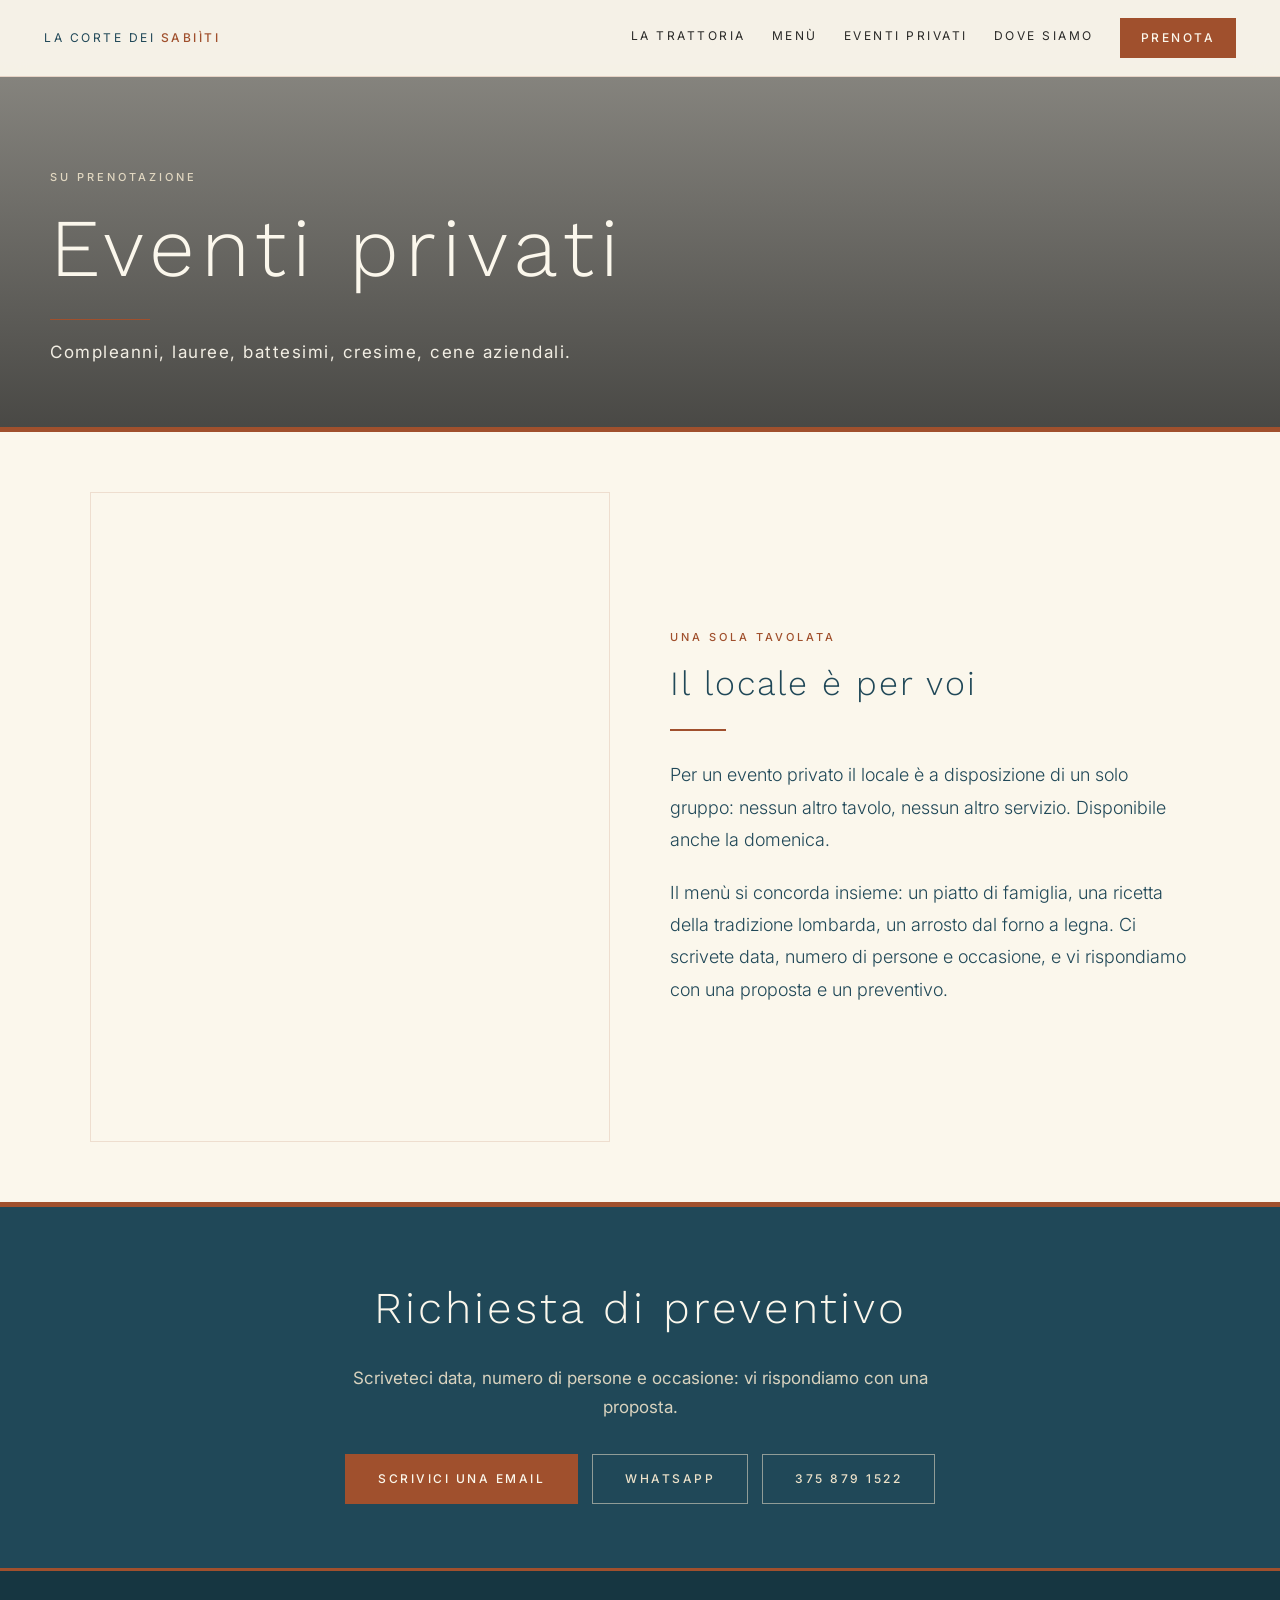
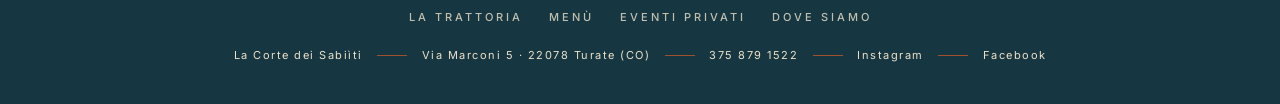
==== eventi.html @ 76a64175 "Add files via upload" ====
<!DOCTYPE html>
<html lang="it">
<head>
<meta charset="UTF-8">
<meta name="viewport" content="width=device-width, initial-scale=1.0">
<title>Eventi privati — La Corte dei Sabiìti, Turate</title>
<meta name="description" content="Compleanni, lauree, battesimi, cene aziendali: la Corte dei Sabiìti per i vostri eventi privati, con menù concordato. Disponibile la domenica.">
<link rel="icon" type="image/png" href="logo_corten.png">
<link rel="preconnect" href="https://fonts.googleapis.com">
<link rel="preconnect" href="https://fonts.gstatic.com" crossorigin>
<link href="https://fonts.googleapis.com/css2?family=Inter:wght@300;400;500&family=Work+Sans:wght@300;400&display=swap" rel="stylesheet">
<link rel="stylesheet" href="styles.css?v=65">
</head>
<body>
<nav class="topbar" id="topbar">
  <a href="index.html" class="brand"><span class="corte">La Corte dei </span><strong>Sabiìti</strong></a>
  <button class="burger" aria-label="Apri il menu" aria-expanded="false" onclick="var n=document.getElementById('topbar');n.classList.toggle('open');this.setAttribute('aria-expanded',n.classList.contains('open'))"><span></span></button>
  <div class="menu">
    <a href="trattoria.html">La trattoria</a>
    <a href="menu.html">Menù</a>
    <a href="eventi.html">Eventi privati</a>
    <a href="contatti.html">Dove siamo</a>
    <a href="https://www.thefork.it" target="_blank" rel="noopener" class="cta-nav">Prenota</a>
  </div>
</nav>
<header class="hero-page" style="--bg-img: url('img/tavolata_evento.jpg')">
  <div class="wrap">
    <div class="label">Su prenotazione</div>
    <h1>Eventi privati</h1>
    <div class="divider"></div>
    <div class="sub">Compleanni, lauree, battesimi, cresime, cene aziendali.</div>
  </div>
</header>

<div class="split">
  <div class="img-col" style="--bg-img: url('img/tavolata_evento.jpg')"></div>
  <div class="txt-col">
    <div class="eyelet">Una sola tavolata</div>
    <h3>Il locale è per voi</h3>
    <div class="hrline"></div>
    <p class="corpo">Per un evento privato il locale è a disposizione di un solo gruppo: nessun altro tavolo, nessun altro servizio. Disponibile anche la domenica.</p>
    <p class="corpo">Il menù si concorda insieme: un piatto di famiglia, una ricetta della tradizione lombarda, un arrosto dal forno a legna. Ci scrivete data, numero di persone e occasione, e vi rispondiamo con una proposta e un preventivo.</p>
  </div>
</div>

<section class="cta-block">
  <h2>Richiesta di preventivo</h2>
  <p>Scriveteci data, numero di persone e occasione: vi rispondiamo con una proposta.</p>
  <div class="cta-row">
    <a href="mailto:info@lacortedeisabiiti.com?subject=Richiesta%20evento%20privato" class="cta primary">Scrivici una email</a>
    <a href="https://wa.me/393758791522?text=Vorrei%20informazioni%20su%20un%20evento%20privato" target="_blank" rel="noopener" class="cta secondary">WhatsApp</a>
    <a href="tel:+393758791522" class="cta secondary">375 879 1522</a>
  </div>
</section>
<footer class="sitofoot">
  <div class="foot-nav">
    <a href="trattoria.html">La trattoria</a><a href="menu.html">Menù</a><a href="eventi.html">Eventi privati</a><a href="contatti.html">Dove siamo</a>
  </div>
  La Corte dei Sabiìti <span class="trattino"></span> Via Marconi 5 · 22078 Turate (CO) <span class="trattino"></span>
  <a href="tel:+393758791522">375 879 1522</a> <span class="trattino"></span>
  <a href="https://www.instagram.com/lacortedeisabiiti/" target="_blank" rel="noopener">Instagram</a> <span class="trattino"></span>
  <a href="https://www.facebook.com/profile.php?id=61594325304777" target="_blank" rel="noopener">Facebook</a>
</footer>
</body>
</html>
---- styles.css ----
:root {
  --corten: #A0502D;
  --corten-light: #C47A54;
  --petrolio: #204858;
  --avorio: #EDE2CA;
  --crema: #F7EFD9;
  --panna: #FBF7EC;
  --nero: #2A2A28;
  --grigio: #6B6B68;
  --grigio-light: #B8B5AC;
}

* { margin: 0; padding: 0; box-sizing: border-box; }
html { scroll-behavior: smooth; }
body {
  font-family: 'Inter', sans-serif; font-weight: 400;
  color: var(--nero); background: var(--panna);
  line-height: 1.7; font-size: 16px;
  -webkit-font-smoothing: antialiased;
  -moz-osx-font-smoothing: grayscale;
}
img { max-width: 100%; display: block; }
a { color: inherit; }

/* NAV */
nav.topbar {
  position: fixed; top: 0; left: 0; right: 0;
  display: flex; justify-content: space-between; align-items: center;
  padding: 18px 44px;
  background: rgba(251, 247, 236, 0.95);
  backdrop-filter: blur(12px);
  z-index: 100;
  border-bottom: 1px solid rgba(160, 80, 45, 0.18);
}
.brand {
  font-family: 'Inter', sans-serif; font-weight: 400;
  font-size: 12px; letter-spacing: 4px; text-transform: uppercase;
  color: var(--petrolio); text-decoration: none;
}
.brand strong { font-weight: 500; color: var(--corten); }
.menu { display: flex; gap: 28px; }
.menu a {
  font-size: 12px; letter-spacing: 2.5px; text-transform: uppercase;
  color: var(--nero); text-decoration: none;
  padding-bottom: 4px; border-bottom: 1px solid transparent;
  transition: all .2s;
}
.menu a:hover, .menu a.active {
  color: var(--corten); border-bottom-color: var(--corten);
}
@media (max-width: 980px) {
  nav.topbar { padding: 14px 20px; }
  .menu { gap: 14px; }
  .menu a { font-size: 10px; letter-spacing: 1.5px; padding-bottom: 2px; }
  .brand { font-size: 10px; letter-spacing: 3px; }
  .brand .corte { display: none; }
}
@media (max-width: 580px) {
  .menu { display: none; }
}

/* HOME HERO */
.home-hero {
  position: relative; min-height: 100vh;
  display: flex; align-items: center; justify-content: center;
  padding: 100px 40px;
  text-align: center;
  color: var(--avorio);
}
.home-hero::before {
  content: ''; position: absolute; inset: 0;
  background: var(--bg-img) center/cover no-repeat;
}
.home-hero::after {
  content: ''; position: absolute; inset: 0;
  background: linear-gradient(180deg, rgba(42,42,40,0.3) 0%, rgba(42,42,40,0.75) 100%);
}
.home-hero .wrap { position: relative; z-index: 2; max-width: 900px; }
.home-hero img.logo { width: 170px; margin: 0 auto 40px; }
.home-hero .claim {
  font-size: 13px; letter-spacing: 6px; text-transform: uppercase;
  color: var(--corten-light); margin-bottom: 20px;
}
.home-hero h1 {
  font-family: 'Work Sans', sans-serif; font-weight: 300;
  font-size: clamp(60px, 10vw, 128px);
  letter-spacing: 10px;
  color: var(--panna); line-height: 1;
  margin-bottom: 30px;
}
.home-hero .divider {
  width: 160px; height: 1px; background: var(--corten); margin: 0 auto 24px;
}
.home-hero .sotto {
  font-size: 17px; letter-spacing: 3px; text-transform: uppercase;
  color: var(--panna); opacity: 0.95; margin-bottom: 48px; font-style: italic;
}

/* HERO PAGINE INTERNE — più basso, più leggibile */
.hero-page {
  position: relative; min-height: 48vh;
  display: flex; align-items: flex-end;
  padding: 160px 50px 60px;
  color: var(--panna);
  overflow: hidden;
}
.hero-page::before {
  content: ''; position: absolute; inset: 0;
  background: var(--bg-img) center/cover no-repeat;
}
.hero-page::after {
  content: ''; position: absolute; inset: 0;
  background: linear-gradient(180deg, rgba(42,42,40,0.3) 0%, rgba(42,42,40,0.8) 100%);
}
.hero-page .wrap { position: relative; z-index: 2; max-width: 900px; }
.hero-page .label {
  font-size: 11px; letter-spacing: 5px; text-transform: uppercase;
  color: var(--corten-light); margin-bottom: 18px; font-weight: 500;
}
.hero-page h1 {
  font-family: 'Work Sans', sans-serif; font-weight: 300;
  font-size: clamp(44px, 7vw, 82px); letter-spacing: 6px;
  line-height: 1.05; color: var(--panna);
}
.hero-page .divider {
  width: 100px; height: 1px; background: var(--corten); margin: 28px 0 18px;
}
.hero-page .sub {
  font-size: 16px; letter-spacing: 1.5px;
  color: var(--panna); opacity: 0.95; max-width: 620px;
}

/* SECTIONS */
section.block { padding: 100px 50px; background: var(--panna); }
section.block.crema { background: var(--crema); }
.container { max-width: 1100px; margin: 0 auto; }
.container-narrow { max-width: 760px; margin: 0 auto; }

.eyelet {
  font-size: 11px; letter-spacing: 5px; text-transform: uppercase;
  color: var(--corten); margin-bottom: 18px; font-weight: 500;
}
h2.titolone {
  font-family: 'Work Sans', sans-serif; font-weight: 300;
  font-size: clamp(32px, 4.5vw, 50px); letter-spacing: 4px;
  color: var(--petrolio); line-height: 1.15; margin-bottom: 28px;
}
.lead {
  font-size: 20px; line-height: 1.7; color: var(--nero);
  font-family: 'Work Sans', sans-serif; font-weight: 300;
}
.corpo { font-size: 17px; line-height: 1.8; color: var(--nero); }
.corpo p + p { margin-top: 18px; }
.hrline { width: 60px; height: 1px; background: var(--corten); margin: 36px 0; }
.hrline.center { margin-left: auto; margin-right: auto; }

/* CTA */
.cta {
  display: inline-flex; align-items: center; gap: 10px;
  padding: 14px 32px;
  font-size: 11px; letter-spacing: 3px; text-transform: uppercase;
  text-decoration: none; transition: all .25s;
  border: 1px solid var(--corten); cursor: pointer;
  font-weight: 500;
}
.cta.primary { background: var(--corten); color: var(--panna); }
.cta.primary:hover { background: var(--petrolio); border-color: var(--petrolio); }
.cta.secondary { background: transparent; color: var(--corten); }
.cta.secondary:hover { background: var(--corten); color: var(--panna); }
.cta.scuro { background: var(--petrolio); color: var(--panna); border-color: var(--petrolio); }
.cta.scuro:hover { background: var(--corten); border-color: var(--corten); }

.cta-row { display: flex; gap: 14px; flex-wrap: wrap; justify-content: center; }

/* ANTEPRIME HOME — chiare, non più scure a blocchi solidi */
.anteprime {
  display: grid; grid-template-columns: repeat(4, 1fr);
  gap: 2px; background: var(--corten); padding: 2px;
}
.anteprima {
  position: relative; aspect-ratio: 1 / 1.15;
  color: var(--panna); overflow: hidden; text-decoration: none;
  display: flex; align-items: flex-end; padding: 32px;
}
.anteprima::before {
  content: ''; position: absolute; inset: 0;
  background: var(--bg-img) center/cover no-repeat;
  transition: transform .5s;
}
.anteprima::after {
  content: ''; position: absolute; inset: 0;
  background: linear-gradient(180deg, rgba(42,42,40,0.15) 0%, rgba(42,42,40,0.85) 100%);
  transition: background .3s;
}
.anteprima:hover::before { transform: scale(1.05); }
.anteprima:hover::after { background: linear-gradient(180deg, rgba(160,80,45,0.25) 0%, rgba(42,42,40,0.9) 100%); }
.anteprima .inner { position: relative; z-index: 2; }
.anteprima .label {
  font-size: 10px; letter-spacing: 4px; text-transform: uppercase;
  color: var(--corten-light); margin-bottom: 10px;
}
.anteprima h3 {
  font-family: 'Work Sans', sans-serif; font-weight: 300;
  font-size: 24px; letter-spacing: 2px; color: var(--panna);
}
.anteprima .freccia {
  margin-top: 14px; font-size: 10px; letter-spacing: 2px; text-transform: uppercase;
  color: var(--panna); opacity: 0.75;
}
@media (max-width: 980px) { .anteprime { grid-template-columns: repeat(2, 1fr); } }
@media (max-width: 540px) { .anteprime { grid-template-columns: 1fr; } .anteprima { aspect-ratio: 2 / 1; } }

/* FULLWIDTH IMG */
.img-fullwidth {
  width: 100%; height: 480px; object-fit: cover;
  background: var(--petrolio);
  display: block;
}

/* SPLIT testo + immagine, sempre su chiaro per leggibilità */
.split {
  display: grid; grid-template-columns: 1fr 1fr; gap: 60px;
  align-items: center; padding: 100px 50px;
  max-width: 1200px; margin: 0 auto;
}
.split.reversed .img-col { order: 2; }
.split.reversed .txt-col { order: 1; }
.split .img-col {
  aspect-ratio: 4 / 5; width: 100%;
  background: var(--bg-img) center/cover no-repeat;
  border: 1px solid rgba(160, 80, 45, 0.15);
}
.split h3 {
  font-family: 'Work Sans', sans-serif; font-weight: 300;
  font-size: clamp(28px, 3.5vw, 38px); letter-spacing: 3px;
  color: var(--petrolio); margin-bottom: 24px; line-height: 1.2;
}
@media (max-width: 820px) {
  .split { grid-template-columns: 1fr; gap: 30px; padding: 60px 25px; }
  .split.reversed .img-col { order: 1; }
  .split.reversed .txt-col { order: 2; }
  .split .img-col { aspect-ratio: 4 / 3; }
}

/* CALENDARIO SERATE — carte chiare con bordo corten */
.serate-grid {
  display: grid; grid-template-columns: repeat(2, 1fr); gap: 24px;
  margin-top: 50px;
}
.serata-card {
  background: var(--panna);
  padding: 36px 32px; min-height: 260px;
  display: flex; flex-direction: column; justify-content: space-between;
  position: relative;
  border: 1px solid rgba(160, 80, 45, 0.2);
  border-left: 3px solid var(--corten);
  transition: transform .25s, box-shadow .25s;
}
.serata-card:hover { transform: translateY(-2px); box-shadow: 0 12px 30px rgba(32, 72, 88, 0.08); }
.serata-card .mese {
  font-size: 11px; letter-spacing: 5px; text-transform: uppercase;
  color: var(--corten); font-weight: 500;
}
.serata-card .giorno { font-size: 12px; color: var(--grigio); margin-top: 6px; letter-spacing: 1px; }
.serata-card h3 {
  font-family: 'Work Sans', sans-serif; font-weight: 300;
  font-size: 26px; letter-spacing: 1.5px; color: var(--petrolio);
  margin-top: 20px; line-height: 1.3;
}
.serata-card p { font-size: 14.5px; color: var(--grigio); margin-top: 14px; line-height: 1.65; }
.serata-card .status {
  display: inline-block; margin-top: 20px;
  font-size: 10px; letter-spacing: 3px; text-transform: uppercase;
  padding: 6px 12px; border: 1px solid var(--corten); color: var(--corten);
  align-self: flex-start; background: rgba(160, 80, 45, 0.05);
}
.serata-card .status.off { color: var(--grigio); border-color: var(--grigio-light); background: transparent; }
@media (max-width: 700px) { .serate-grid { grid-template-columns: 1fr; } }

/* TEAM — griglia pulita con pane colorato petrolio sottile */
.team-grid { display: grid; grid-template-columns: repeat(2, 1fr); gap: 2px; background: rgba(32, 72, 88, 0.15); padding: 2px; margin-top: 50px; }
.persona {
  padding: 48px 40px; background: var(--panna);
  position: relative;
}
.persona .ritratto {
  width: 100%; aspect-ratio: 4 / 5; margin-bottom: 28px;
  background: var(--crema) var(--bg-img) center/cover no-repeat;
  border: 1px solid rgba(160, 80, 45, 0.2);
}
.persona .nome {
  font-family: 'Work Sans', sans-serif; font-weight: 300;
  font-size: 32px; letter-spacing: 3px; color: var(--petrolio);
  margin-bottom: 6px;
}
.persona .ruolo {
  font-size: 11px; letter-spacing: 4px; text-transform: uppercase;
  color: var(--corten); margin-bottom: 22px;
}
.persona p { font-size: 15.5px; line-height: 1.7; color: var(--nero); }
.persona + .persona { }
@media (max-width: 820px) { .team-grid { grid-template-columns: 1fr; } }

/* ORARI */
.orari-wrap { max-width: 760px; margin: 0 auto; }
.orari-grid {
  display: grid; grid-template-columns: 1fr 1fr;
  border-top: 1px solid rgba(32, 72, 88, 0.2);
}
.orari-row { display: contents; }
.orari-row > div { padding: 22px 20px; border-bottom: 1px solid rgba(32, 72, 88, 0.15); }
.orari-row .giorno { font-weight: 500; color: var(--petrolio); font-size: 14px; letter-spacing: 1.5px; }
.orari-row .fascia { text-align: right; color: var(--nero); font-size: 15px; }
.orari-row .fascia .chiuso { font-style: italic; color: var(--grigio); }
@media (max-width: 700px) {
  .orari-grid { grid-template-columns: 1fr; }
  .orari-row .fascia { text-align: left; padding-top: 0; }
  .orari-row .giorno { padding-bottom: 8px; border-bottom: none; }
}

/* CONTATTI */
.contatti-grid { display: grid; grid-template-columns: repeat(4, 1fr); gap: 40px; margin-top: 60px; }
.contatti-cell { text-align: center; padding: 20px 10px; }
.contatti-cell .lab {
  font-size: 10px; letter-spacing: 3px; text-transform: uppercase;
  color: var(--corten); margin-bottom: 12px;
}
.contatti-cell .val { font-size: 15px; color: var(--petrolio); line-height: 1.5; }
.contatti-cell a { color: inherit; text-decoration: none; border-bottom: 1px solid transparent; transition: border-color .2s; }
.contatti-cell a:hover { border-color: var(--corten); }
@media (max-width: 820px) { .contatti-grid { grid-template-columns: 1fr 1fr; gap: 30px; } }
@media (max-width: 500px) { .contatti-grid { grid-template-columns: 1fr; } }

/* PARCHEGGI */
.parcheggi { display: grid; grid-template-columns: 1fr 1fr; gap: 2px; background: rgba(160, 80, 45, 0.2); padding: 2px; margin-top: 20px; }
.parcheggio {
  background: var(--panna); padding: 32px 30px;
  display: flex; flex-direction: column; gap: 10px;
}
.parcheggio .num {
  font-family: 'Work Sans', sans-serif; font-weight: 300;
  font-size: 42px; color: var(--corten); line-height: 1;
}
.parcheggio .nome { font-size: 16px; font-weight: 500; color: var(--petrolio); letter-spacing: 1px; }
.parcheggio .descr { font-size: 14.5px; color: var(--grigio); line-height: 1.6; }
.parcheggio a {
  margin-top: auto;
  font-size: 11px; letter-spacing: 2px; text-transform: uppercase;
  color: var(--corten); text-decoration: none;
  border-bottom: 1px solid var(--corten); padding-bottom: 2px; align-self: flex-start;
}
@media (max-width: 700px) { .parcheggi { grid-template-columns: 1fr; } }

/* MAPPA */
.mappa {
  width: 100%; height: 450px;
  border: 1px solid rgba(32, 72, 88, 0.2);
  display: block;
}

/* GALLERIA EVENTI */
.gallery {
  display: grid; grid-template-columns: repeat(3, 1fr); gap: 2px;
  margin-top: 50px;
}
.gallery .ph { aspect-ratio: 1; background: var(--bg-img) center/cover no-repeat; }
@media (max-width: 700px) { .gallery { grid-template-columns: repeat(2, 1fr); } }

/* CTA BLOCK — ora chiaro con accenti corten, niente più blu scuro massivo */
.cta-block {
  background: var(--crema);
  padding: 90px 40px; text-align: center;
  border-top: 1px solid rgba(160, 80, 45, 0.2);
  border-bottom: 1px solid rgba(160, 80, 45, 0.2);
}
.cta-block h2 {
  font-family: 'Work Sans', sans-serif; font-weight: 300;
  font-size: clamp(28px, 4vw, 42px); letter-spacing: 3px;
  color: var(--petrolio); margin-bottom: 20px;
}
.cta-block p { font-size: 17px; color: var(--grigio); margin-bottom: 32px; max-width: 600px; margin-left: auto; margin-right: auto; }

/* FOOTER */
footer.sitofoot {
  background: var(--nero); color: var(--panna);
  text-align: center; padding: 40px 20px;
  font-size: 11px; letter-spacing: 2px; opacity: 0.85;
}
footer.sitofoot .trattino {
  display: inline-block; width: 30px; height: 1px;
  background: var(--corten); margin: 0 10px; vertical-align: middle;
}
footer.sitofoot a { color: var(--panna); text-decoration: none; border-bottom: 1px solid transparent; }
footer.sitofoot a:hover { border-color: var(--corten); }


/* ================= v5 ================= */
/* NAV — rifatta: menu mobile funzionante, pulsante Prenota */
nav.topbar { gap: 24px; }
.menu { align-items: center; gap: 26px; }
.menu a { letter-spacing: 2px; white-space: nowrap; }
.menu a.cta-nav {
  background: var(--corten); color: var(--panna);
  padding: 9px 20px; border: 1px solid var(--corten); font-weight: 500;
}
.menu a.cta-nav:hover { background: var(--petrolio); border-color: var(--petrolio); color: var(--panna); }
.burger {
  display: none; background: none; border: 0; cursor: pointer;
  width: 40px; height: 40px; padding: 0; position: relative;
}
.burger span, .burger::before, .burger::after {
  content: ''; position: absolute; left: 9px; right: 9px; height: 1.5px; background: var(--petrolio);
  transition: transform .25s, opacity .25s;
}
.burger::before { top: 13px; } .burger span { top: 19px; } .burger::after { top: 25px; }
nav.open .burger::before { transform: translateY(6px) rotate(45deg); }
nav.open .burger::after { transform: translateY(-6px) rotate(-45deg); }
nav.open .burger span { opacity: 0; }
@media (max-width: 1100px) {
  .burger { display: block; }
  .menu {
    display: none; position: absolute; top: 100%; left: 0; right: 0;
    flex-direction: column; align-items: stretch; gap: 0;
    background: var(--panna); padding: 8px 20px 24px;
    border-bottom: 1px solid rgba(160, 80, 45, 0.2);
  }
  nav.open .menu { display: flex; }
  .menu a { font-size: 12px; padding: 16px 0; border-bottom: 1px solid rgba(32,72,88,0.1); letter-spacing: 2.5px; }
  .menu a.cta-nav { margin-top: 16px; text-align: center; padding: 14px; border-bottom: 1px solid var(--corten); }
  .brand .corte { display: inline; }
}
@media (max-width: 580px) {
  .menu { display: none; }
  nav.open .menu { display: flex; }
  .brand { font-size: 10px; letter-spacing: 3px; }
}

/* SOTTO-NAVIGAZIONE PAGINE MENU */
.subnav {
  display: flex; justify-content: center; gap: 44px; flex-wrap: wrap;
  padding: 28px 20px; background: var(--crema);
  border-bottom: 1px solid rgba(160, 80, 45, 0.2);
}
.subnav a {
  font-size: 12px; letter-spacing: 3px; text-transform: uppercase; text-decoration: none;
  color: var(--nero); padding-bottom: 6px; border-bottom: 1px solid transparent;
}
.subnav a:hover, .subnav a.active { color: var(--corten); border-bottom-color: var(--corten); }

/* STRISCIA ORARI (HOME) */
.orari-strip {
  display: grid; grid-template-columns: repeat(3, 1fr);
  background: var(--crema); border-bottom: 1px solid rgba(160, 80, 45, 0.2);
}
.orari-strip div { padding: 34px 20px; text-align: center; border-right: 1px solid rgba(160, 80, 45, 0.18); }
.orari-strip div:last-child { border-right: 0; }
.orari-strip .k { font-size: 10px; letter-spacing: 4px; text-transform: uppercase; color: var(--corten); margin-bottom: 8px; font-weight: 500; }
.orari-strip .v { font-family: 'Work Sans', sans-serif; font-weight: 300; font-size: 19px; letter-spacing: 1px; color: var(--petrolio); }
@media (max-width: 700px) {
  .orari-strip { grid-template-columns: 1fr; }
  .orari-strip div { border-right: 0; border-bottom: 1px solid rgba(160,80,45,0.18); padding: 22px 20px; }
}

/* BANNER IN EVIDENZA */
.feature {
  display: grid; grid-template-columns: 1.1fr 1fr; min-height: 460px;
  background: var(--panna);
}
.feature .img { background: var(--bg-img) center/cover no-repeat; min-height: 320px; }
.feature .txt { padding: 70px 60px; display: flex; flex-direction: column; justify-content: center; align-items: flex-start; }
.feature h3 {
  font-family: 'Work Sans', sans-serif; font-weight: 300; font-size: clamp(32px, 4vw, 46px);
  letter-spacing: 3px; color: var(--petrolio); margin-bottom: 8px; line-height: 1.15;
}
.feature .quando { font-size: 13px; letter-spacing: 2px; color: var(--grigio); margin-bottom: 22px; }
.feature p { font-size: 17px; line-height: 1.75; margin-bottom: 30px; max-width: 460px; }
@media (max-width: 820px) {
  .feature { grid-template-columns: 1fr; }
  .feature .txt { padding: 50px 25px; }
}

/* NOTA BOZZA */
.bozza-nota {
  text-align: center; font-size: 12px; letter-spacing: 1.5px; color: var(--grigio);
  font-style: italic; padding: 18px 20px 0;
}

/* PREZZO IN EVIDENZA (PRANZO) */
.prezzo-box {
  display: flex; align-items: baseline; justify-content: center; gap: 14px; flex-wrap: wrap;
  margin: 10px 0 18px;
}
.prezzo-box .cifra {
  font-family: 'Work Sans', sans-serif; font-weight: 300; font-size: clamp(72px, 12vw, 120px);
  color: var(--corten); line-height: 1; letter-spacing: 2px;
}
.prezzo-box .euro { font-family: 'Work Sans', sans-serif; font-weight: 300; font-size: 34px; color: var(--corten); }
.incluso {
  list-style: none; display: flex; gap: 10px 34px; justify-content: center; flex-wrap: wrap;
  margin-top: 8px; font-size: 15px; letter-spacing: 1px; color: var(--petrolio);
}
.incluso li::before { content: '—'; color: var(--corten); margin-right: 10px; }

/* VOCI DI MENU */
.menu-cols { display: grid; grid-template-columns: 1fr 1fr; gap: 20px 80px; margin-top: 40px; }
.menu-cat h3 {
  font-size: 11px; letter-spacing: 5px; text-transform: uppercase; color: var(--corten);
  font-weight: 500; padding-bottom: 14px; margin-bottom: 8px; border-bottom: 1px solid rgba(160,80,45,0.35);
}
.voce { padding: 16px 0; border-bottom: 1px solid rgba(32, 72, 88, 0.1); }
.voce .riga { display: flex; align-items: baseline; gap: 14px; }
.voce .nome { font-family: 'Work Sans', sans-serif; font-weight: 400; font-size: 19px; color: var(--petrolio); letter-spacing: 0.5px; }
.voce .punti { flex: 1; border-bottom: 1px dotted rgba(32,72,88,0.3); transform: translateY(-4px); }
.voce .prezzo { font-size: 16px; color: var(--corten); font-weight: 500; white-space: nowrap; }
.voce .desc { font-size: 14.5px; color: var(--grigio); margin-top: 4px; line-height: 1.6; }
.voce .calice { font-size: 13px; color: var(--grigio); white-space: nowrap; margin-right: 6px; }
@media (max-width: 820px) { .menu-cols { grid-template-columns: 1fr; gap: 10px; } }

/* NOTA A PIE DI PAGINA MENU */
.nota { font-size: 14px; color: var(--grigio); text-align: center; margin-top: 44px; line-height: 1.7; }

/* PASSI (EVENTI) */
.passi { display: grid; grid-template-columns: repeat(3, 1fr); gap: 2px; background: rgba(160,80,45,0.2); padding: 2px; margin-top: 50px; }
.passo { background: var(--panna); padding: 40px 32px; }
.passo .n { font-family: 'Work Sans', sans-serif; font-weight: 300; font-size: 44px; color: var(--corten); line-height: 1; margin-bottom: 14px; }
.passo h3 { font-family: 'Work Sans', sans-serif; font-weight: 400; font-size: 20px; color: var(--petrolio); letter-spacing: 1px; margin-bottom: 10px; }
.passo p { font-size: 15px; color: var(--grigio); line-height: 1.65; }
@media (max-width: 820px) { .passi { grid-template-columns: 1fr; } }

/* RITRATTI SQUADRA — segnaposto con monogramma finche non ci sono le foto */
.persona .ritratto {
  aspect-ratio: 4 / 3; background: var(--crema); border: 1px solid rgba(160,80,45,0.2);
  display: flex; flex-direction: column; align-items: center; justify-content: center; gap: 6px;
}
.persona .ritratto span { font-family: 'Work Sans', sans-serif; font-weight: 300; font-size: 96px; color: var(--corten); line-height: 1; }
.persona .ritratto small { font-size: 10px; letter-spacing: 3px; text-transform: uppercase; color: var(--grigio); }

/* SETTIMANE A TEMA */
.settimana-card .periodo { font-size: 11px; letter-spacing: 4px; text-transform: uppercase; color: var(--corten); font-weight: 500; }

/* FOOTER ESTESO */
footer.sitofoot .foot-nav { margin-bottom: 18px; display: flex; gap: 8px 26px; justify-content: center; flex-wrap: wrap; }
footer.sitofoot .foot-nav a { font-size: 10px; letter-spacing: 2.5px; text-transform: uppercase; opacity: 0.8; }

/* v5.1 — leggibilità su foto */
.home-hero::after { background: linear-gradient(180deg, rgba(42,42,40,0.55) 0%, rgba(42,42,40,0.6) 45%, rgba(42,42,40,0.82) 100%); }
.home-hero .claim { color: var(--avorio); opacity: .95; text-shadow: 0 1px 8px rgba(0,0,0,.5); }
.home-hero h1, .home-hero .sotto { text-shadow: 0 2px 18px rgba(0,0,0,.45); }
.hero-page::after { background: linear-gradient(180deg, rgba(42,42,40,0.5) 0%, rgba(42,42,40,0.85) 100%); }
.hero-page .label { color: var(--avorio); opacity: .9; }
.anteprima::after { background: linear-gradient(180deg, rgba(42,42,40,0.3) 0%, rgba(42,42,40,0.92) 100%); }
.anteprima .label { color: var(--avorio); opacity: .85; }
.anteprima h3 { text-shadow: 0 1px 10px rgba(0,0,0,.5); }

/* v5.2 — spaziatura paragrafi */
.lead + .lead, .corpo + .corpo { margin-top: 20px; }
.container-narrow .lead { max-width: 640px; margin-left: auto; margin-right: auto; }

h1, h2, h3 { text-wrap: balance; }
.lead, .corpo { text-wrap: pretty; }

/* v5.3 — un po' di petrolio: blocco Prenotazioni e footer */
.cta-block { background: var(--petrolio); border-top: 0; border-bottom: 0; }
.cta-block h2 { color: var(--panna); }
.cta-block p { color: var(--avorio); opacity: .9; }
.cta-block .cta.primary { background: var(--corten); border-color: var(--corten); color: var(--panna); }
.cta-block .cta.primary:hover { background: var(--panna); border-color: var(--panna); color: var(--petrolio); }
.cta-block .cta.secondary { color: var(--avorio); border-color: rgba(237,226,202,.55); }
.cta-block .cta.secondary:hover { background: var(--avorio); color: var(--petrolio); border-color: var(--avorio); }
footer.sitofoot { background: #163641; opacity: 1; }
footer.sitofoot, footer.sitofoot a { color: var(--avorio); }

/* v5.4 — hero home: foto calma, overlay più morbido */
.home-hero::after { background: linear-gradient(180deg, rgba(22,54,65,0.45) 0%, rgba(22,54,65,0.35) 50%, rgba(22,54,65,0.7) 100%); }

/* v5.5 — recensioni */
.recensioni { background: var(--panna); }
.rec-grid { display: grid; grid-template-columns: repeat(3, 1fr); gap: 20px; margin-top: 44px; text-align: left; }
.rec-slot { border: 1px dashed rgba(32,72,88,.4); padding: 44px 28px; min-height: 170px; display: flex; flex-direction: column; justify-content: center; align-items: center; gap: 8px; text-align: center; color: var(--petrolio); }
.rec-slot span { font-family: 'Work Sans', sans-serif; font-weight: 300; font-size: 20px; letter-spacing: 1px; }
.rec-slot small { font-size: 10px; letter-spacing: 3px; text-transform: uppercase; color: var(--corten); }
.rec-card { border-top: 2px solid var(--petrolio); background: var(--crema); padding: 32px 28px; }
.rec-card blockquote { font-size: 17px; line-height: 1.7; color: var(--nero); }
.rec-card figcaption { margin-top: 18px; font-size: 11px; letter-spacing: 2px; text-transform: uppercase; color: var(--petrolio); }
@media (max-width: 820px) { .rec-grid { grid-template-columns: 1fr; } .rec-slot { min-height: 110px; padding: 28px; } }

/* v5.6 FOTO D'EPOCA */
.foto-epoca { margin: 0; }
.foto-epoca img { width: 100%; height: auto; display: block; border: 1px solid rgba(160,80,45,.2); }
.foto-epoca figcaption, .ieri-grid figcaption { margin-top: 12px; font-size: 11px; letter-spacing: 2px; text-transform: uppercase; color: var(--petrolio); }
.turate-ieri { background: var(--crema); padding: 90px 50px; text-align: center; }
.turate-ieri h3 { font-family: 'Work Sans', sans-serif; font-weight: 300; font-size: clamp(26px,3.2vw,36px); letter-spacing: 3px; color: var(--petrolio); margin-bottom: 24px; }
.ieri-grid { max-width: 1200px; margin: 44px auto 0; display: grid; grid-template-columns: repeat(2, 1fr); gap: 28px; text-align: left; }
.ieri-grid figure { margin: 0; }
.ieri-grid img { width: 100%; aspect-ratio: 3 / 2; object-fit: cover; display: block; border-bottom: 3px solid var(--petrolio); }
@media (max-width: 640px) { .turate-ieri { padding: 60px 25px; } .ieri-grid { grid-template-columns: 1fr; } }

/* v5.7 PILASTRI */
.pilastri { max-width: 1100px; margin: 56px auto 0; padding: 0 40px; display: grid; grid-template-columns: repeat(3,1fr); gap: 36px; text-align: left; }
.pilastri > div { border-top: 2px solid var(--petrolio); padding-top: 20px; }
.pilastri h4 { font-family: 'Work Sans', sans-serif; font-weight: 300; font-size: 20px; letter-spacing: 2px; color: var(--petrolio); margin-bottom: 10px; }
.pilastri p { font-size: 15px; line-height: 1.7; color: var(--nero); }
@media (max-width: 820px) { .pilastri { grid-template-columns: 1fr; gap: 28px; padding: 0 25px; } }

/* v5.8 — ritmo, spaziature, allineamenti */
/* striscia orari: i selettori toccavano anche i div interni (bordi spezzati, vuoti) */
.orari-strip > div { padding: 38px 24px; border-right: 1px solid rgba(160,80,45,.22); display: flex; flex-direction: column; align-items: center; justify-content: center; }
.orari-strip > div:last-child { border-right: 0; }
.orari-strip .k { padding: 0; border: 0; margin-bottom: 12px; }
.orari-strip .v { padding: 0; border: 0; line-height: 1.75; }
.orari-strip .v span { display: block; margin-top: 4px; font-family: 'Inter', sans-serif; }
@media (max-width: 700px) { .orari-strip > div { border-right: 0; border-bottom: 1px solid rgba(160,80,45,.22); padding: 26px 20px; } .orari-strip > div:last-child { border-bottom: 0; } }

/* titolo > filetto > testo: stesse distanze ovunque */
h2.titolone { margin-bottom: 0; }
.hrline { margin: 30px 0; }
.split h3, .turate-ieri h3 { margin-bottom: 0; }
.split .hrline { margin: 26px 0 28px; }
.eyelet { margin-bottom: 16px; }

/* ritmo verticale tra blocchi */
section.block { padding: 90px 50px; }
section.block + .split { padding-top: 0; }
section.block:has(+ .split) { padding-bottom: 90px; }
.split { padding: 80px 50px; }
.feature + .anteprime { margin-top: 64px; }
.feature { min-height: 0; }

/* foto d'epoca: la didascalia non sposta il centro verticale */
.storia-split { padding-bottom: 110px; }
.storia-split .foto-epoca { position: relative; }
.storia-split .foto-epoca figcaption { position: absolute; top: 100%; left: 0; }

/* testo centrato dove la sezione è centrata */
.corpo.centrato { max-width: 640px; margin: 0 auto; text-align: center; }
section.cta-block h2 { margin-bottom: 18px; }

/* v5.8b — tabella orari: allineamento verticale e larghezza */
.orari-wrap { max-width: 600px; }
.orari-row > div { display: flex; flex-direction: column; justify-content: center; padding: 20px 16px; }
.orari-row .fascia { align-items: flex-end; line-height: 1.7; }
@media (max-width: 820px) { .orari-row .fascia { align-items: flex-start; } }

/* ==========================================================================
   v5.9 — SISTEMA TIPOGRAFICO UNICO
   Work Sans Light (300) solo per titoli e numeri. Inter per tutto il resto.
   Scala: 11 etichette · 12 menu e bottoni · 15 testo secondario · 17 corpo
          20 lead e voci · 24 titoli card · 34 titoli sezione · 44 titoli pagina
   Niente corsivi, due soli pesi di Inter (400, 500), un solo peso di Work Sans (300).
   ========================================================================== */

/* testo corrente */
.lead { font-family: 'Inter', sans-serif !important; font-weight: 300 !important; font-size: 20px !important; line-height: 1.7 !important; letter-spacing: 0 !important; }
.corpo, .corpo p, .cta-block p, .rec-card blockquote, .hero-page .sub, .feature p, .voce .prezzo { font-size: 17px !important; }
.voce .prezzo, .orari-row .giorno { font-weight: 500 !important; }

/* testo secondario */
.serata-card p, .persona p, .orari-row .fascia, .orari-row .giorno, .contatti-cell .val, .parcheggio .descr,
.voce .desc, .voce .calice, .nota, .passo p, .pilastri p, .incluso, .feature .quando { font-size: 15px !important; }

/* titoli: un solo peso, una scala */
h1, h2, h3, h4, .persona .nome, .voce .nome, .parcheggio .nome, .passo .n, .parcheggio .num, .orari-strip .v { font-weight: 300 !important; font-family: 'Work Sans', sans-serif !important; }
h2, h2.titolone, .cta-block h2 { font-size: clamp(30px, 4vw, 44px) !important; letter-spacing: 3px !important; }
.feature h3, .split h3, .turate-ieri h3 { font-size: clamp(26px, 3vw, 34px) !important; letter-spacing: 2px !important; }
.anteprima h3, .settimana-card h3, .persona .nome { font-size: 24px !important; letter-spacing: 1.5px !important; }
.voce .nome, .passo h3, .pilastri h4, .parcheggio .nome, .orari-strip .v { font-size: 20px !important; letter-spacing: 1px !important; }
.passo .n, .parcheggio .num { font-size: 40px !important; }

/* etichette maiuscole: 11px / 500 / 3px */
.eyelet, .hero-page .label, .anteprima .label, .anteprima .freccia, .serata-card .mese, .serata-card .status,
.persona .ruolo, .contatti-cell .lab, .orari-strip .k, .menu-cat h3, .settimana-card .periodo, .rec-slot small,
.persona .ritratto small, .parcheggio a, footer.sitofoot, footer.sitofoot .foot-nav a, .foto-epoca figcaption, .ieri-grid figcaption, .rec-card figcaption {
  font-family: 'Inter', sans-serif !important; font-size: 11px !important; font-weight: 500 !important; letter-spacing: 3px !important; text-transform: uppercase;
}
footer.sitofoot { letter-spacing: 1.5px !important; text-transform: none; font-weight: 400 !important; }

/* menu e bottoni: 12px */
.menu a, .subnav a, .brand, .cta, .home-hero .claim, .serata-card .giorno { font-size: 12px !important; letter-spacing: 2.5px !important; }
.cta { font-weight: 500 !important; }
.home-hero .sotto { font-style: normal !important; font-size: 15px !important; letter-spacing: 5px !important; }

/* niente corsivi */
.bozza-nota, .orari-row .fascia .chiuso, .home-hero .sotto, em, i { font-style: normal !important; }
.bozza-nota { font-size: 12px !important; letter-spacing: 1px !important; color: var(--grigio); }
.orari-strip .v span { font-size: 12px !important; font-weight: 400 !important; letter-spacing: 1px !important; }

/* v5.10 — testi correnti: Inter Light in blu petrolio (solo su fondi chiari) */
.lead, .corpo, .corpo p, .feature p, .rec-card blockquote, .cta-block + .x { font-family: 'Inter', sans-serif !important; font-weight: 300 !important; color: var(--petrolio) !important; }
.corpo, .corpo p, .feature p, .rec-card blockquote { font-size: 18px !important; line-height: 1.8 !important; }
.serata-card p, .persona p, .orari-row .fascia, .contatti-cell .val, .parcheggio .descr, .voce .desc, .nota, .passo p, .pilastri p, .incluso, .feature .quando {
  color: var(--petrolio) !important; font-weight: 400 !important;
}
.orari-row .fascia .chiuso, .bozza-nota { color: var(--grigio) !important; }
.hero-page .sub { max-width: none !important; }

/* ==========================================================================
   v5.11 — PIÙ CORTEN
   Il blu resta il fondo e il testo; il corten diventa il colore dei segni:
   fasce piene, filetti, titoli di card, bordi, didascalie.
   ========================================================================== */
::selection { background: var(--corten); color: var(--panna); }

/* fasce piene corten */
.orari-strip { background: var(--corten) !important; border-bottom: 0 !important; }
.orari-strip > div { border-right-color: rgba(251,247,236,.28) !important; }
.orari-strip .k { color: var(--avorio) !important; opacity: .85; }
.orari-strip .v, .orari-strip .v span { color: var(--panna) !important; }
.banda-corten { background: var(--corten); padding: 76px 40px; text-align: center; }
.banda-corten p { max-width: 760px; margin: 0 auto; font-family: 'Work Sans', sans-serif; font-weight: 300; font-size: clamp(24px, 3.2vw, 36px); letter-spacing: 2px; line-height: 1.4; color: var(--panna); text-wrap: balance; }

/* strisce di chiusura sotto hero, sopra CTA e footer */
.home-hero, .hero-page { border-bottom: 5px solid var(--corten); }
.cta-block { border-top: 5px solid var(--corten) !important; }
footer.sitofoot { border-top: 0; }
.sitofoot { box-shadow: inset 0 3px 0 var(--corten); }

/* filetti più presenti */
.hrline { height: 2px; width: 56px; }

/* titoli e dettagli in corten */
.feature h3 { color: var(--corten) !important; }
.pilastri > div { border-top: 3px solid var(--corten); }
.pilastri h4 { color: var(--corten) !important; }
.menu-cat h3 { color: var(--corten) !important; }
.menu-cat > h3 { border-bottom-color: var(--corten); }
.persona .nome, .settimana-card h3 { color: var(--petrolio) !important; }
.settimana-card .periodo, .persona .ruolo { color: var(--corten) !important; }
.passo h3 { color: var(--corten) !important; }

/* foto d'epoca e didascalie */
.foto-epoca img { border: 1px solid var(--corten); }
.foto-epoca figcaption, .ieri-grid figcaption { color: var(--corten) !important; }
.ieri-grid img { border-bottom: 3px solid var(--corten) !important; }

/* recensioni */
.rec-slot { border-color: rgba(160,80,45,.55) !important; }
.rec-card { border-top-color: var(--corten) !important; }

/* link nel testo */
.corpo a, .lead a, p a:not(.cta) { color: var(--corten); text-decoration: underline; text-decoration-color: rgba(160,80,45,.5); text-underline-offset: 4px; }
.corpo a:hover, .lead a:hover, p a:not(.cta):hover { text-decoration-color: var(--corten); }

/* pulsanti secondari */
.cta.secondary { border-color: var(--corten); color: var(--corten); }
.cta.secondary:hover { background: var(--corten); color: var(--panna); }
.cta-block .cta.secondary { border-color: rgba(237,226,202,.55); color: var(--avorio); }
.cta-block .cta.secondary:hover { background: var(--avorio); color: var(--petrolio); border-color: var(--avorio); }

/* ==========================================================================
   v5.12 — VERSIONE SNELLA (5 pagine)
   ========================================================================== */
/* respiro più contenuto */
section.block { padding: 68px 50px; }
section.block:has(+ .split) { padding-bottom: 56px; }
.split { padding: 60px 50px; }
.storia-split { padding-bottom: 80px; }
.cta-block { padding: 64px 30px; }
.turate-ieri { padding: 64px 50px; }
.banda-corten { padding: 56px 40px; }
.img-corto { height: 340px; }

/* schede del menù */
.tabs { position: sticky; top: 0; z-index: 20; display: flex; justify-content: center; gap: 12px 40px; flex-wrap: wrap;
  padding: 18px 20px; background: var(--crema); border-bottom: 1px solid rgba(160,80,45,.25); }
.tabs a { font-size: 12px; letter-spacing: 3px; text-transform: uppercase; text-decoration: none; color: var(--petrolio);
  padding: 6px 0; border-bottom: 2px solid transparent; font-weight: 500; }
.tabs a:hover, .tabs a.active { color: var(--corten); border-bottom-color: var(--corten); }
.js .tab-panel { display: none; }
.js .tab-panel.attiva { display: block; }
.menu-cols.solo { grid-template-columns: 1fr; max-width: 560px; margin-left: auto; margin-right: auto; }
.serate-grid.due { grid-template-columns: repeat(2, 1fr); max-width: 860px; margin: 40px auto 0; }
@media (max-width: 700px) { .serate-grid.due { grid-template-columns: 1fr; } .tabs { gap: 8px 22px; padding: 14px 12px; } .tabs a { letter-spacing: 2px; } }

/* foto d'epoca: tre in riga */
.ieri-grid.tre { grid-template-columns: repeat(3, 1fr); gap: 20px; margin-top: 32px; }
@media (max-width: 760px) { .ieri-grid.tre { grid-template-columns: 1fr; } }

/* squadra in una riga */
.squadra-riga { max-width: 900px; margin: 44px auto 0; display: grid; grid-template-columns: repeat(4, 1fr); gap: 24px; text-align: center; }
.squadra-riga > div { border-top: 3px solid var(--corten); padding-top: 18px; }
.squadra-riga .nome { font-family: 'Work Sans', sans-serif; font-weight: 300; font-size: 24px; letter-spacing: 1.5px; color: var(--petrolio); margin-bottom: 8px; }
.squadra-riga .ruolo { font-size: 11px; letter-spacing: 3px; text-transform: uppercase; font-weight: 500; color: var(--corten); }
@media (max-width: 700px) { .squadra-riga { grid-template-columns: repeat(2, 1fr); padding: 0 8px; } }

/* recensioni più compatte */
.recensioni .rec-slot { min-height: 84px; padding: 22px; }

/* dove siamo: orari + mappa affiancati */
.dove-sez { padding-top: 56px; padding-bottom: 56px; }
.dove { max-width: 1100px; margin: 0 auto; display: grid; grid-template-columns: 1fr 1.15fr; gap: 56px; align-items: stretch; }
.dove .mappa { width: 100%; height: 100%; min-height: 420px; border: 1px solid rgba(160,80,45,.3); }
.dove .orari-grid { grid-template-columns: 1fr 1.6fr; }
.dove .orari-row .fascia .chiuso { display: block; margin-top: 4px; }
@media (max-width: 820px) { .dove { grid-template-columns: 1fr; gap: 36px; } .dove .mappa { min-height: 320px; } }
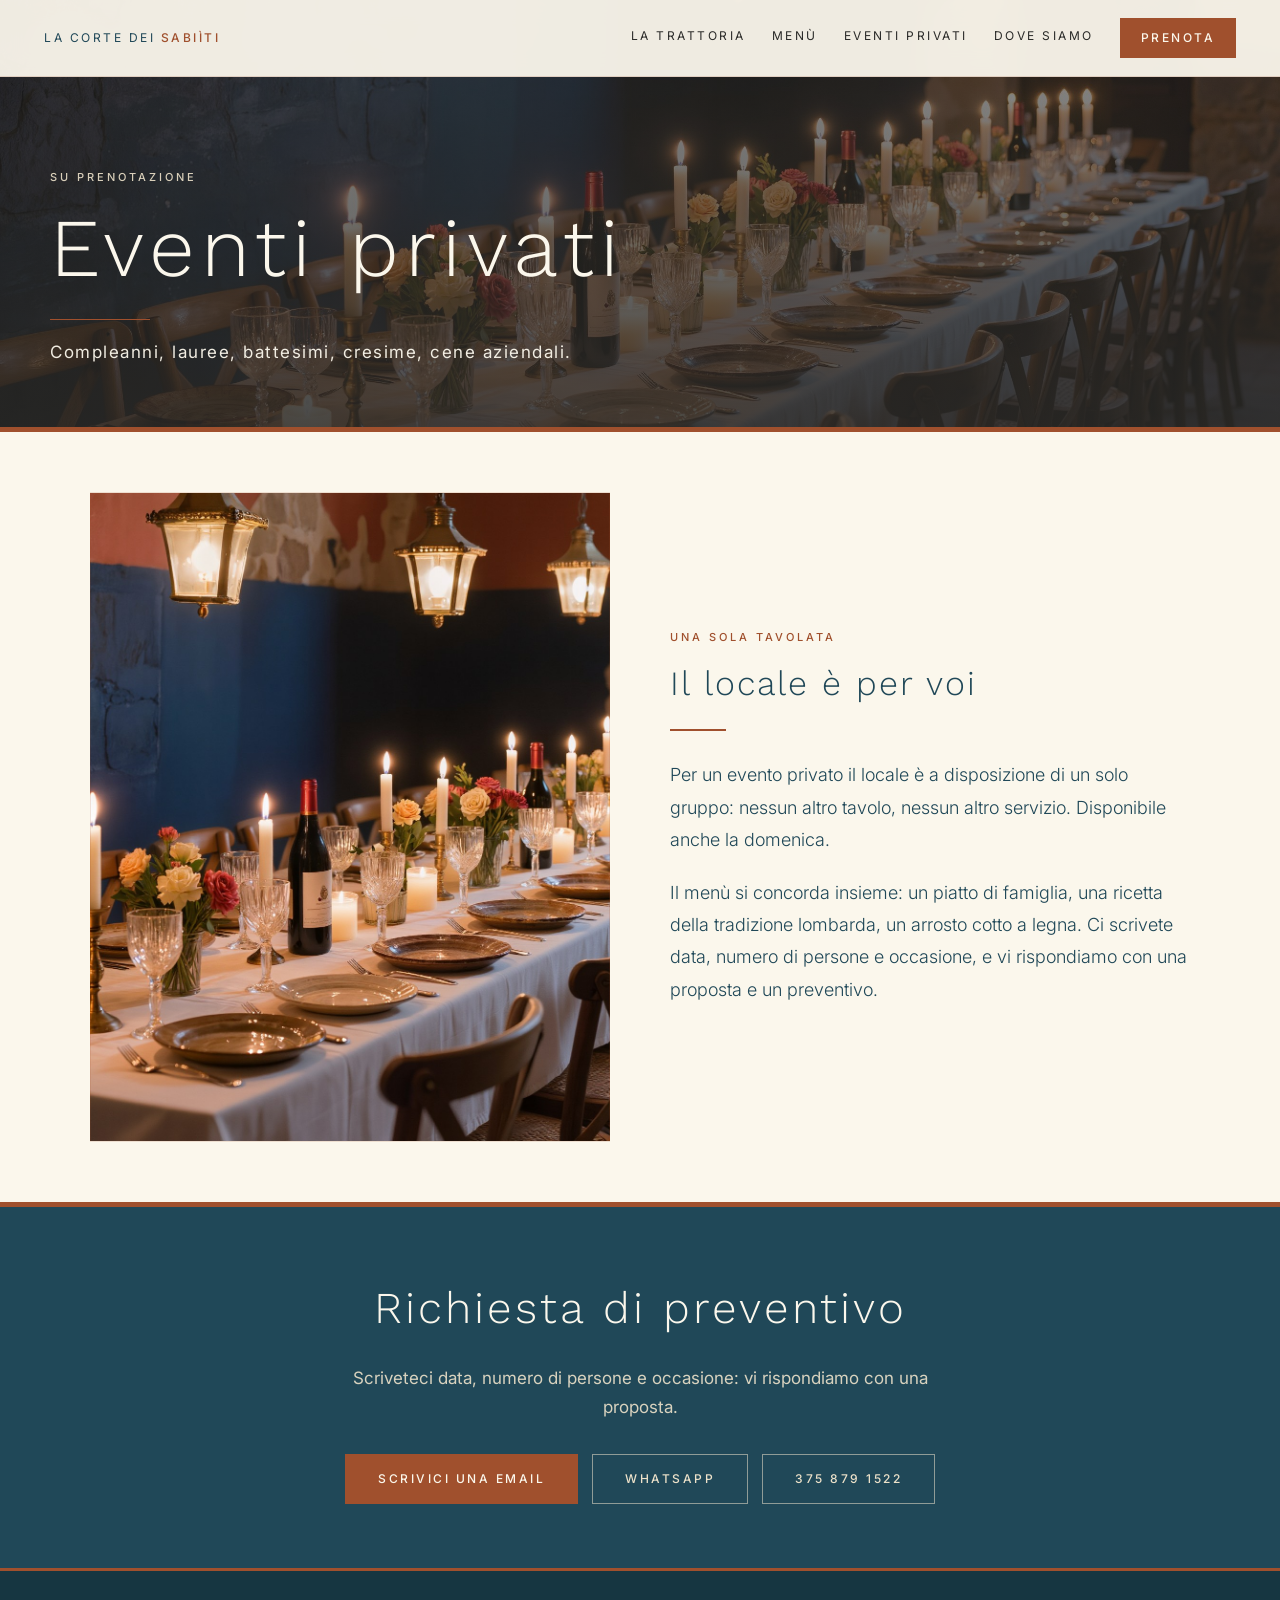
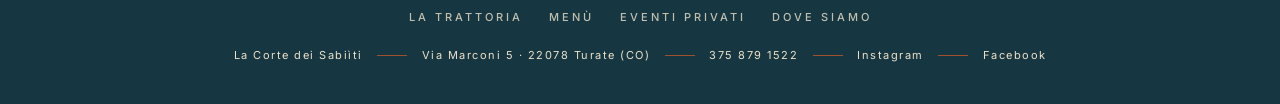
==== commit 18fe4028: "Correct typo in menu description in eventi.html" ====
--- a/eventi.html
+++ b/eventi.html
@@ -39,7 +39,7 @@
     <h3>Il locale è per voi</h3>
     <div class="hrline"></div>
     <p class="corpo">Per un evento privato il locale è a disposizione di un solo gruppo: nessun altro tavolo, nessun altro servizio. Disponibile anche la domenica.</p>
-    <p class="corpo">Il menù si concorda insieme: un piatto di famiglia, una ricetta della tradizione lombarda, un arrosto dal forno a legna. Ci scrivete data, numero di persone e occasione, e vi rispondiamo con una proposta e un preventivo.</p>
+    <p class="corpo">Il menù si concorda insieme: un piatto di famiglia, una ricetta della tradizione lombarda, un arrosto cotto a legna. Ci scrivete data, numero di persone e occasione, e vi rispondiamo con una proposta e un preventivo.</p>
   </div>
 </div>
 
